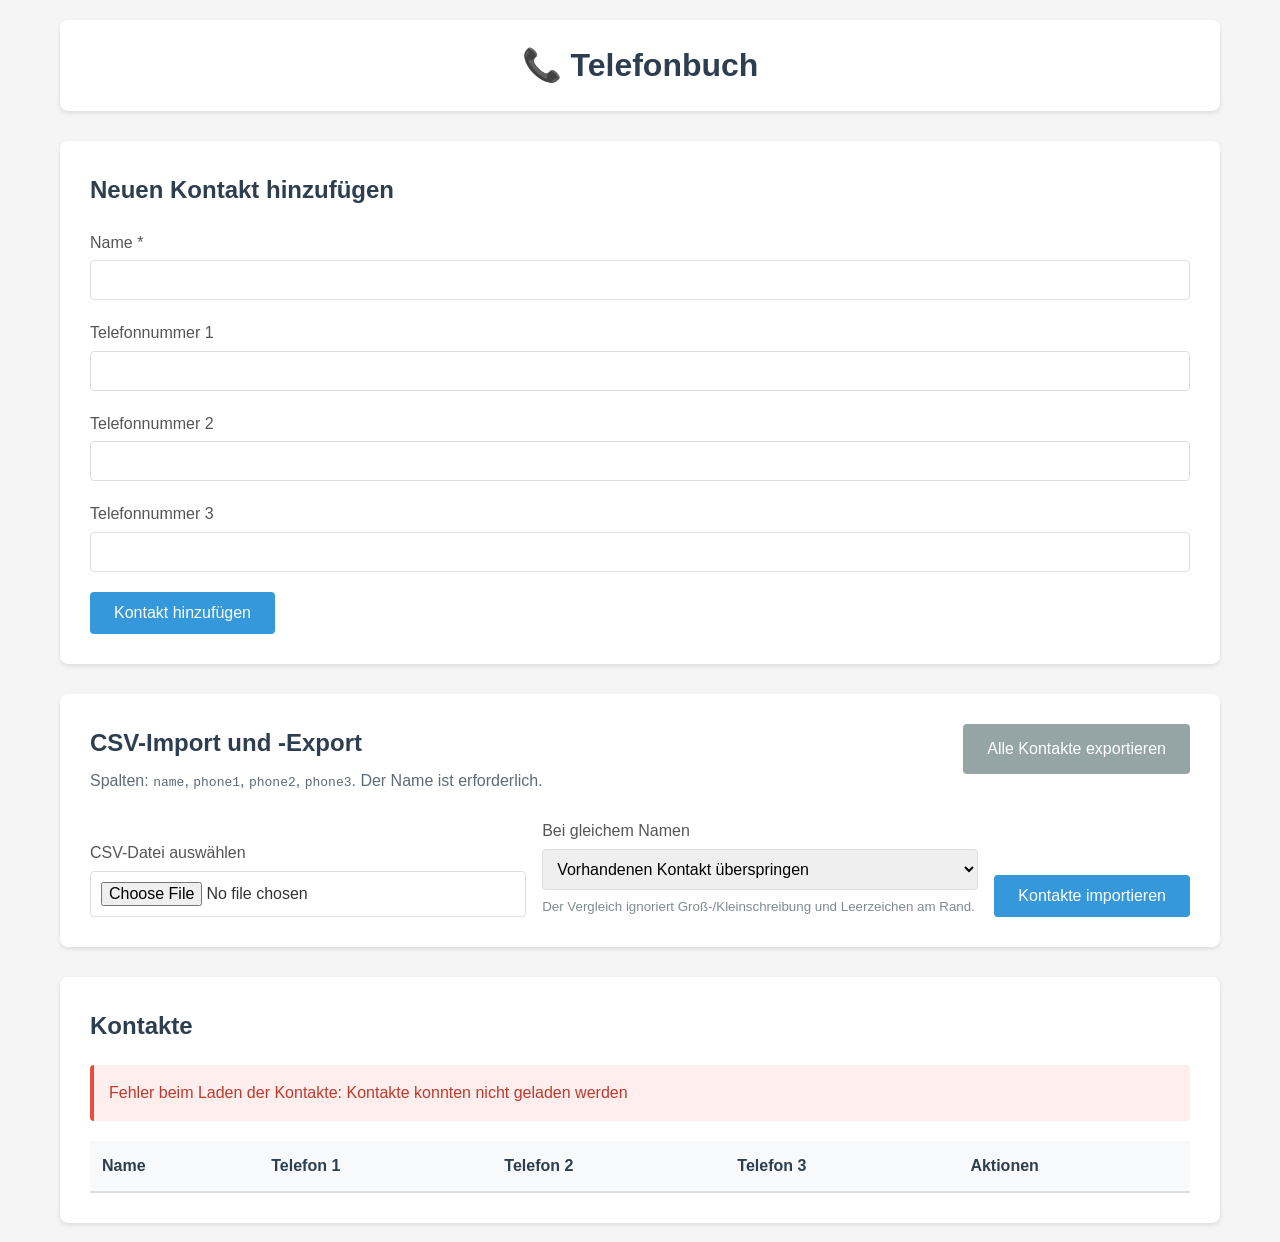
==== frontend/index.html @ 4ccd7516 "feat: add bulk CSV contact import and export" ====
<!DOCTYPE html>
<html lang="de">
<head>
    <meta charset="UTF-8">
    <meta name="viewport" content="width=device-width, initial-scale=1.0">
    <title>Telefonbuch</title>
    <link rel="icon" href="data:image/svg+xml,%3Csvg xmlns='http://www.w3.org/2000/svg' viewBox='0 0 16 16'%3E%3Ctext y='14'%3E☎%3C/text%3E%3C/svg%3E">
    <link rel="stylesheet" href="style.css">
</head>
<body>
    <div class="container">
        <header>
            <h1>📞 Telefonbuch</h1>
        </header>

        <main>
            <!-- Contact Form -->
            <section class="contact-form">
                <h2 id="form-title">Neuen Kontakt hinzufügen</h2>
                <form id="contactForm">
                    <input type="hidden" id="contactId">

                    <div class="form-group">
                        <label for="name">Name *</label>
                        <input type="text" id="name" name="name" autocomplete="name" required>
                    </div>

                    <div class="form-group">
                        <label for="phone1">Telefonnummer 1</label>
                        <input type="tel" id="phone1" name="phone1" autocomplete="tel">
                    </div>

                    <div class="form-group">
                        <label for="phone2">Telefonnummer 2</label>
                        <input type="tel" id="phone2" name="phone2" autocomplete="tel">
                    </div>

                    <div class="form-group">
                        <label for="phone3">Telefonnummer 3</label>
                        <input type="tel" id="phone3" name="phone3" autocomplete="tel">
                    </div>

                    <div class="form-actions">
                        <button type="submit" class="btn btn-primary" id="submitBtn">Kontakt hinzufügen</button>
                        <button type="button" class="btn btn-secondary" id="cancelBtn" style="display: none;">Abbrechen</button>
                    </div>
                </form>
            </section>

            <!-- CSV Import and Export -->
            <section class="bulk-tools" aria-labelledby="bulk-tools-title">
                <div class="bulk-tools-header">
                    <div>
                        <h2 id="bulk-tools-title">CSV-Import und -Export</h2>
                        <p>Spalten: <code>name</code>, <code>phone1</code>, <code>phone2</code>, <code>phone3</code>. Der Name ist erforderlich.</p>
                    </div>
                    <a class="btn btn-secondary" href="/api/contacts/export.csv" download>
                        Alle Kontakte exportieren
                    </a>
                </div>

                <form id="importForm" class="import-form">
                    <div class="form-group">
                        <label for="csvFile">CSV-Datei auswählen</label>
                        <input type="file" id="csvFile" name="file" accept=".csv,text/csv" required>
                    </div>

                    <div class="form-group">
                        <label for="duplicateStrategy">Bei gleichem Namen</label>
                        <select id="duplicateStrategy" name="duplicateStrategy">
                            <option value="skip">Vorhandenen Kontakt überspringen</option>
                            <option value="update">Vorhandenen Kontakt aktualisieren</option>
                            <option value="error">Als Fehler melden</option>
                        </select>
                        <small>Der Vergleich ignoriert Groß-/Kleinschreibung und Leerzeichen am Rand.</small>
                    </div>

                    <button type="submit" class="btn btn-primary" id="importBtn">Kontakte importieren</button>
                </form>

                <div id="importResult" class="import-result" role="status" aria-live="polite" hidden>
                    <h3>Importergebnis</h3>
                    <p id="importSummary"></p>
                    <div class="table-scroll" id="importErrorsContainer" hidden>
                        <table class="import-errors">
                            <thead>
                                <tr>
                                    <th>Zeile</th>
                                    <th>Name</th>
                                    <th>Fehler</th>
                                </tr>
                            </thead>
                            <tbody id="importErrorsBody"></tbody>
                        </table>
                    </div>
                </div>
            </section>

            <!-- Contacts List -->
            <section class="contacts-list">
                <div class="contacts-header">
                    <h2>Kontakte</h2>
                    <div class="search-box" id="searchBox" style="display: none;">
                        <input type="search"
                               id="searchInput"
                               placeholder="🔍 Suche nach Name oder Telefonnummer..."
                               autocomplete="off">
                        <span class="search-count" id="searchCount"></span>
                    </div>
                </div>
                <div id="loading" class="loading">Lädt...</div>
                <div id="error" class="error" style="display: none;"></div>

                <!-- Desktop Table View -->
                <table id="contactsTable" class="desktop-table" style="display: none;">
                    <thead>
                        <tr>
                            <th>Name</th>
                            <th>Telefon 1</th>
                            <th>Telefon 2</th>
                            <th>Telefon 3</th>
                            <th>Aktionen</th>
                        </tr>
                    </thead>
                    <tbody id="contactsBody">
                    </tbody>
                </table>

                <!-- Mobile Card View -->
                <div id="contactsCards" class="mobile-cards" style="display: none;"></div>

                <div id="emptyState" class="empty-state" style="display: none;">
                    Noch keine Kontakte vorhanden. Fügen Sie oben Ihren ersten Kontakt hinzu!
                </div>

                <div id="noResults" class="empty-state" style="display: none;">
                    Keine Kontakte gefunden. Versuchen Sie eine andere Suche.
                </div>
            </section>
        </main>
    </div>

    <script src="app.js"></script>
</body>
</html>
---- frontend/style.css ----
* {
    margin: 0;
    padding: 0;
    box-sizing: border-box;
}

body {
    font-family: -apple-system, BlinkMacSystemFont, 'Segoe UI', Roboto, Oxygen, Ubuntu, Cantarell, sans-serif;
    background: #f5f5f5;
    color: #333;
    line-height: 1.6;
}

.container {
    max-width: 1200px;
    margin: 0 auto;
    padding: 20px;
}

header {
    background: #fff;
    padding: 20px;
    border-radius: 8px;
    box-shadow: 0 2px 4px rgba(0, 0, 0, 0.1);
    margin-bottom: 30px;
    text-align: center;
}

header h1 {
    color: #2c3e50;
    font-size: 2em;
}

main {
    display: grid;
    gap: 30px;
}

section {
    background: #fff;
    padding: 30px;
    border-radius: 8px;
    box-shadow: 0 2px 4px rgba(0, 0, 0, 0.1);
}

h2 {
    color: #2c3e50;
    margin-bottom: 20px;
    font-size: 1.5em;
}

/* Contacts Header with Search */
.contacts-header {
    margin-bottom: 20px;
}

.search-box {
    margin-top: 15px;
    position: relative;
}

.search-box input {
    width: 100%;
    padding: 12px 16px;
    border: 2px solid #ddd;
    border-radius: 8px;
    font-size: 1em;
    transition: all 0.3s;
}

.search-box input:focus {
    outline: none;
    border-color: #3498db;
    box-shadow: 0 0 0 3px rgba(52, 152, 219, 0.1);
}

.search-count {
    position: absolute;
    right: 16px;
    top: 50%;
    transform: translateY(-50%);
    color: #7f8c8d;
    font-size: 0.9em;
    pointer-events: none;
}

/* Form Styles */
.form-group {
    margin-bottom: 20px;
}

.form-group label {
    display: block;
    margin-bottom: 5px;
    color: #555;
    font-weight: 500;
}

.form-group input,
.form-group select {
    width: 100%;
    padding: 10px;
    border: 1px solid #ddd;
    border-radius: 4px;
    font-size: 1em;
    transition: border-color 0.3s;
}

.form-group input:focus,
.form-group select:focus {
    outline: none;
    border-color: #3498db;
}

.form-group small {
    display: block;
    margin-top: 6px;
    color: #7f8c8d;
}

.form-actions {
    display: flex;
    gap: 10px;
}

.btn {
    padding: 12px 24px;
    border: none;
    border-radius: 4px;
    font-size: 1em;
    cursor: pointer;
    transition: background-color 0.3s;
}

.btn-primary {
    background: #3498db;
    color: white;
}

.btn-primary:hover {
    background: #2980b9;
}

.btn-secondary {
    background: #95a5a6;
    color: white;
}

.btn-secondary:hover {
    background: #7f8c8d;
}

.btn:disabled {
    cursor: wait;
    opacity: 0.65;
}

/* CSV import and export */
.bulk-tools-header {
    display: flex;
    align-items: flex-start;
    justify-content: space-between;
    gap: 20px;
    margin-bottom: 24px;
}

.bulk-tools-header h2 {
    margin-bottom: 6px;
}

.bulk-tools-header p {
    color: #5f6b76;
}

.bulk-tools-header .btn {
    flex: 0 0 auto;
    text-decoration: none;
}

.import-form {
    display: grid;
    grid-template-columns: minmax(0, 1fr) minmax(0, 1fr) auto;
    align-items: end;
    gap: 16px;
}

.import-form .form-group {
    margin-bottom: 0;
}

.import-result {
    margin-top: 22px;
    padding: 16px;
    border: 1px solid #b9e2c5;
    border-left: 4px solid #27ae60;
    border-radius: 4px;
    background: #f1fbf4;
}

.import-result.has-errors {
    border-color: #f1d08a;
    border-left-color: #f39c12;
    background: #fffaf0;
}

.import-result h3 {
    margin-bottom: 4px;
    color: #2c3e50;
}

.table-scroll {
    max-width: 100%;
    margin-top: 14px;
    overflow-x: auto;
}

.import-errors {
    width: 100%;
    border-collapse: collapse;
    background: #fff;
}

.import-errors th,
.import-errors td {
    padding: 9px 10px;
    border: 1px solid #e0e0e0;
    text-align: left;
    vertical-align: top;
}

.import-errors th:first-child,
.import-errors td:first-child {
    width: 70px;
}

.btn-edit {
    background: #f39c12;
    color: white;
    padding: 6px 12px;
    font-size: 0.9em;
}

.btn-edit:hover {
    background: #e67e22;
}

.btn-delete {
    background: #e74c3c;
    color: white;
    padding: 6px 12px;
    font-size: 0.9em;
}

.btn-delete:hover {
    background: #c0392b;
}

/* Table Styles */
.desktop-table {
    width: 100%;
    border-collapse: collapse;
}

.desktop-table thead {
    background: #f8f9fa;
}

.desktop-table th {
    padding: 12px;
    text-align: left;
    font-weight: 600;
    color: #2c3e50;
    border-bottom: 2px solid #ddd;
}

.desktop-table td {
    padding: 12px;
    border-bottom: 1px solid #eee;
}

.desktop-table tbody tr {
    transition: background-color 0.2s;
}

.desktop-table tbody tr:hover {
    background: #f8f9fa;
}

.desktop-table tbody tr.hidden {
    display: none;
}

.desktop-table td:last-child {
    display: flex;
    gap: 8px;
}

/* Mobile Card View */
.mobile-cards {
    display: none;
}

.contact-card {
    background: #f8f9fa;
    border-radius: 8px;
    padding: 16px;
    margin-bottom: 12px;
    border: 1px solid #e0e0e0;
    transition: all 0.2s;
}

.contact-card.hidden {
    display: none;
}

.contact-card:active {
    transform: scale(0.98);
    background: #f0f0f0;
}

.contact-card-header {
    display: flex;
    justify-content: space-between;
    align-items: flex-start;
    margin-bottom: 12px;
}

.contact-card-name {
    font-weight: 600;
    font-size: 1.1em;
    color: #2c3e50;
    flex: 1;
    word-break: break-word;
}

.contact-card-phones {
    margin-bottom: 12px;
}

.contact-card-phone {
    display: flex;
    align-items: center;
    padding: 6px 0;
    color: #555;
}

.contact-card-phone-label {
    font-size: 0.85em;
    color: #7f8c8d;
    min-width: 80px;
    font-weight: 500;
}

.contact-card-phone-number {
    font-family: 'Courier New', monospace;
    font-size: 1em;
}

.contact-card-actions {
    display: flex;
    gap: 8px;
    margin-top: 12px;
}

.contact-card-actions .btn {
    flex: 1;
    padding: 10px;
    font-size: 0.95em;
}

/* Status Messages */
.loading {
    text-align: center;
    padding: 20px;
    color: #7f8c8d;
}

.error {
    background: #fee;
    color: #c0392b;
    padding: 15px;
    border-radius: 4px;
    border-left: 4px solid #e74c3c;
    margin-bottom: 20px;
}

.empty-state {
    text-align: center;
    padding: 40px;
    color: #95a5a6;
    font-style: italic;
}

/* Responsive Design */
@media (max-width: 768px) {
    .container {
        padding: 10px;
    }

    header h1 {
        font-size: 1.5em;
    }

    section {
        padding: 15px;
    }

    h2 {
        font-size: 1.3em;
    }

    /* Hide desktop table, show mobile cards */
    .desktop-table {
        display: none !important;
    }

    .mobile-cards {
        display: block !important;
    }

    .form-actions {
        flex-direction: column;
    }

    .bulk-tools-header,
    .import-form {
        display: flex;
        flex-direction: column;
        align-items: stretch;
    }

    .btn {
        width: 100%;
    }

    /* Improve form inputs on mobile */
    .form-group input {
        font-size: 16px; /* Prevents zoom on iOS */
    }

    .search-box input {
        font-size: 16px; /* Prevents zoom on iOS */
        padding: 10px 14px;
    }
}

/* Medium screens - still show table but optimized */
@media (min-width: 769px) and (max-width: 1024px) {
    .desktop-table th,
    .desktop-table td {
        padding: 10px;
        font-size: 0.95em;
    }
}

/* Ensure mobile cards are hidden on desktop */
@media (min-width: 769px) {
    .mobile-cards {
        display: none !important;
    }

    .desktop-table {
        display: table !important;
    }
}
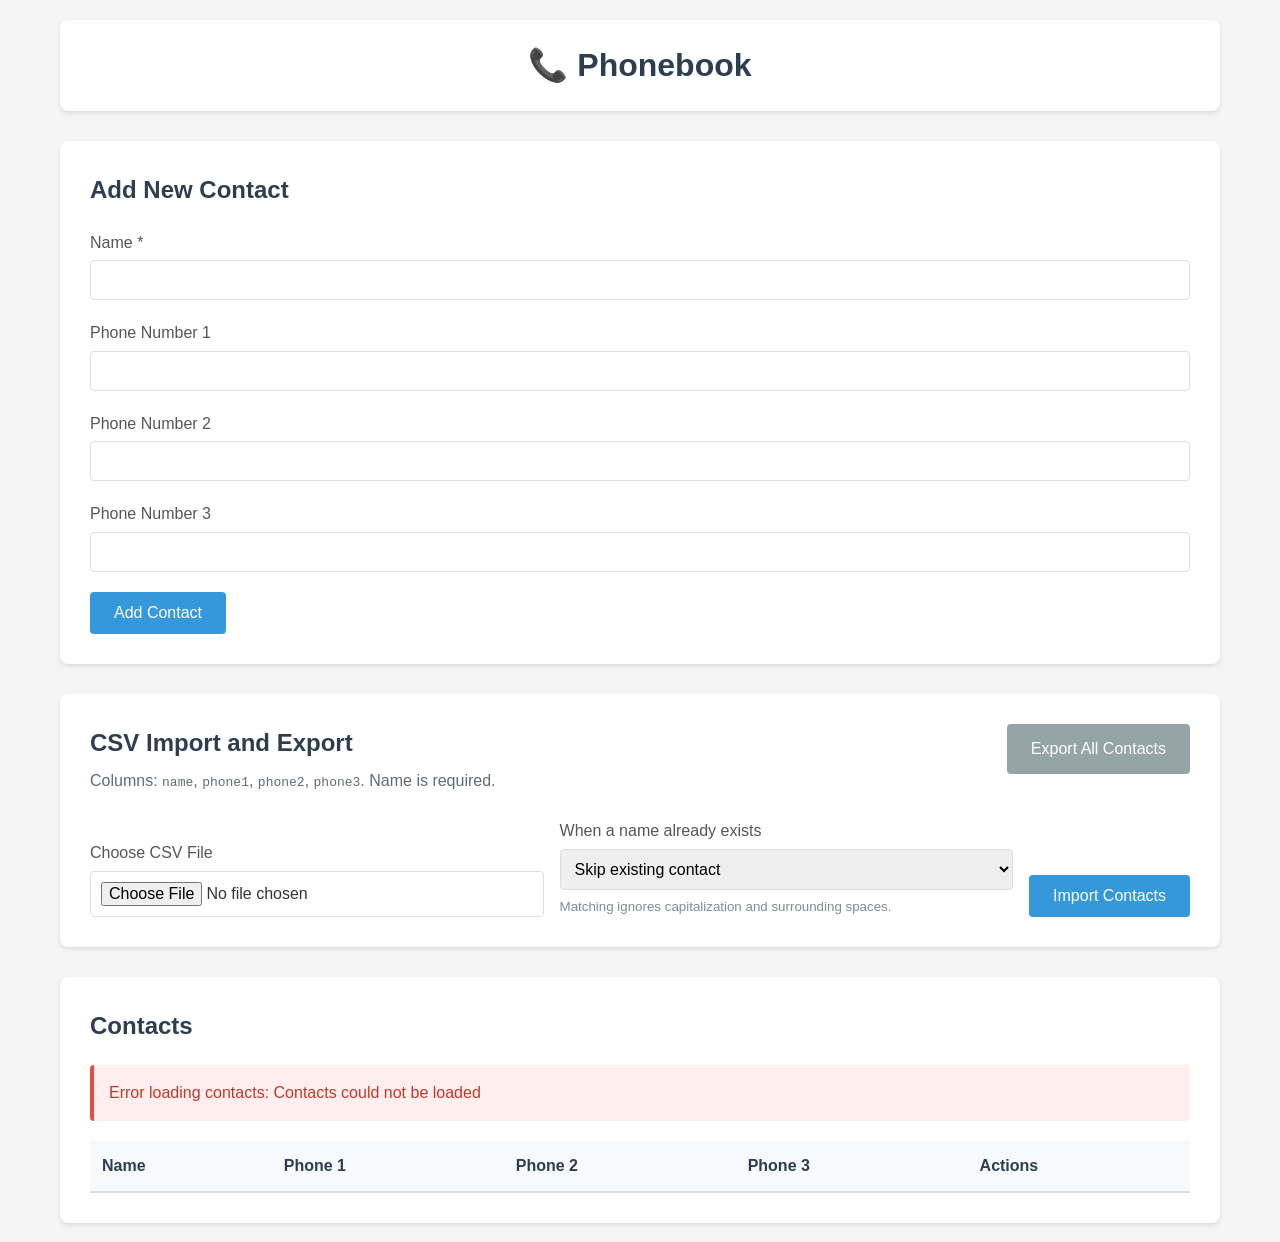
==== commit 85d15cbd: "feat: translate phonebook UI to English" ====
--- a/frontend/index.html
+++ b/frontend/index.html
@@ -1,22 +1,22 @@
 <!DOCTYPE html>
-<html lang="de">
+<html lang="en">
 <head>
     <meta charset="UTF-8">
     <meta name="viewport" content="width=device-width, initial-scale=1.0">
-    <title>Telefonbuch</title>
+    <title>Phonebook</title>
     <link rel="icon" href="data:image/svg+xml,%3Csvg xmlns='http://www.w3.org/2000/svg' viewBox='0 0 16 16'%3E%3Ctext y='14'%3E☎%3C/text%3E%3C/svg%3E">
     <link rel="stylesheet" href="style.css">
 </head>
 <body>
     <div class="container">
         <header>
-            <h1>📞 Telefonbuch</h1>
+            <h1>📞 Phonebook</h1>
         </header>
 
         <main>
             <!-- Contact Form -->
             <section class="contact-form">
-                <h2 id="form-title">Neuen Kontakt hinzufügen</h2>
+                <h2 id="form-title">Add New Contact</h2>
                 <form id="contactForm">
                     <input type="hidden" id="contactId">
 
@@ -26,23 +26,23 @@
                     </div>
 
                     <div class="form-group">
-                        <label for="phone1">Telefonnummer 1</label>
+                        <label for="phone1">Phone Number 1</label>
                         <input type="tel" id="phone1" name="phone1" autocomplete="tel">
                     </div>
 
                     <div class="form-group">
-                        <label for="phone2">Telefonnummer 2</label>
+                        <label for="phone2">Phone Number 2</label>
                         <input type="tel" id="phone2" name="phone2" autocomplete="tel">
                     </div>
 
                     <div class="form-group">
-                        <label for="phone3">Telefonnummer 3</label>
+                        <label for="phone3">Phone Number 3</label>
                         <input type="tel" id="phone3" name="phone3" autocomplete="tel">
                     </div>
 
                     <div class="form-actions">
-                        <button type="submit" class="btn btn-primary" id="submitBtn">Kontakt hinzufügen</button>
-                        <button type="button" class="btn btn-secondary" id="cancelBtn" style="display: none;">Abbrechen</button>
+                        <button type="submit" class="btn btn-primary" id="submitBtn">Add Contact</button>
+                        <button type="button" class="btn btn-secondary" id="cancelBtn" style="display: none;">Cancel</button>
                     </div>
                 </form>
             </section>
@@ -51,43 +51,43 @@
             <section class="bulk-tools" aria-labelledby="bulk-tools-title">
                 <div class="bulk-tools-header">
                     <div>
-                        <h2 id="bulk-tools-title">CSV-Import und -Export</h2>
-                        <p>Spalten: <code>name</code>, <code>phone1</code>, <code>phone2</code>, <code>phone3</code>. Der Name ist erforderlich.</p>
+                        <h2 id="bulk-tools-title">CSV Import and Export</h2>
+                        <p>Columns: <code>name</code>, <code>phone1</code>, <code>phone2</code>, <code>phone3</code>. Name is required.</p>
                     </div>
                     <a class="btn btn-secondary" href="/api/contacts/export.csv" download>
-                        Alle Kontakte exportieren
+                        Export All Contacts
                     </a>
                 </div>
 
                 <form id="importForm" class="import-form">
                     <div class="form-group">
-                        <label for="csvFile">CSV-Datei auswählen</label>
+                        <label for="csvFile">Choose CSV File</label>
                         <input type="file" id="csvFile" name="file" accept=".csv,text/csv" required>
                     </div>
 
                     <div class="form-group">
-                        <label for="duplicateStrategy">Bei gleichem Namen</label>
+                        <label for="duplicateStrategy">When a name already exists</label>
                         <select id="duplicateStrategy" name="duplicateStrategy">
-                            <option value="skip">Vorhandenen Kontakt überspringen</option>
-                            <option value="update">Vorhandenen Kontakt aktualisieren</option>
-                            <option value="error">Als Fehler melden</option>
+                            <option value="skip">Skip existing contact</option>
+                            <option value="update">Update existing contact</option>
+                            <option value="error">Report as an error</option>
                         </select>
-                        <small>Der Vergleich ignoriert Groß-/Kleinschreibung und Leerzeichen am Rand.</small>
+                        <small>Matching ignores capitalization and surrounding spaces.</small>
                     </div>
 
-                    <button type="submit" class="btn btn-primary" id="importBtn">Kontakte importieren</button>
+                    <button type="submit" class="btn btn-primary" id="importBtn">Import Contacts</button>
                 </form>
 
                 <div id="importResult" class="import-result" role="status" aria-live="polite" hidden>
-                    <h3>Importergebnis</h3>
+                    <h3>Import Result</h3>
                     <p id="importSummary"></p>
                     <div class="table-scroll" id="importErrorsContainer" hidden>
                         <table class="import-errors">
                             <thead>
                                 <tr>
-                                    <th>Zeile</th>
+                                    <th>Row</th>
                                     <th>Name</th>
-                                    <th>Fehler</th>
+                                    <th>Error</th>
                                 </tr>
                             </thead>
                             <tbody id="importErrorsBody"></tbody>
@@ -99,16 +99,16 @@
             <!-- Contacts List -->
             <section class="contacts-list">
                 <div class="contacts-header">
-                    <h2>Kontakte</h2>
+                    <h2>Contacts</h2>
                     <div class="search-box" id="searchBox" style="display: none;">
                         <input type="search"
                                id="searchInput"
-                               placeholder="🔍 Suche nach Name oder Telefonnummer..."
+                               placeholder="🔍 Search by name or phone number..."
                                autocomplete="off">
                         <span class="search-count" id="searchCount"></span>
                     </div>
                 </div>
-                <div id="loading" class="loading">Lädt...</div>
+                <div id="loading" class="loading">Loading...</div>
                 <div id="error" class="error" style="display: none;"></div>
 
                 <!-- Desktop Table View -->
@@ -116,10 +116,10 @@
                     <thead>
                         <tr>
                             <th>Name</th>
-                            <th>Telefon 1</th>
-                            <th>Telefon 2</th>
-                            <th>Telefon 3</th>
-                            <th>Aktionen</th>
+                            <th>Phone 1</th>
+                            <th>Phone 2</th>
+                            <th>Phone 3</th>
+                            <th>Actions</th>
                         </tr>
                     </thead>
                     <tbody id="contactsBody">
@@ -130,11 +130,11 @@
                 <div id="contactsCards" class="mobile-cards" style="display: none;"></div>
 
                 <div id="emptyState" class="empty-state" style="display: none;">
-                    Noch keine Kontakte vorhanden. Fügen Sie oben Ihren ersten Kontakt hinzu!
+                    No contacts yet. Add your first contact above!
                 </div>
 
                 <div id="noResults" class="empty-state" style="display: none;">
-                    Keine Kontakte gefunden. Versuchen Sie eine andere Suche.
+                    No contacts found. Try a different search.
                 </div>
             </section>
         </main>
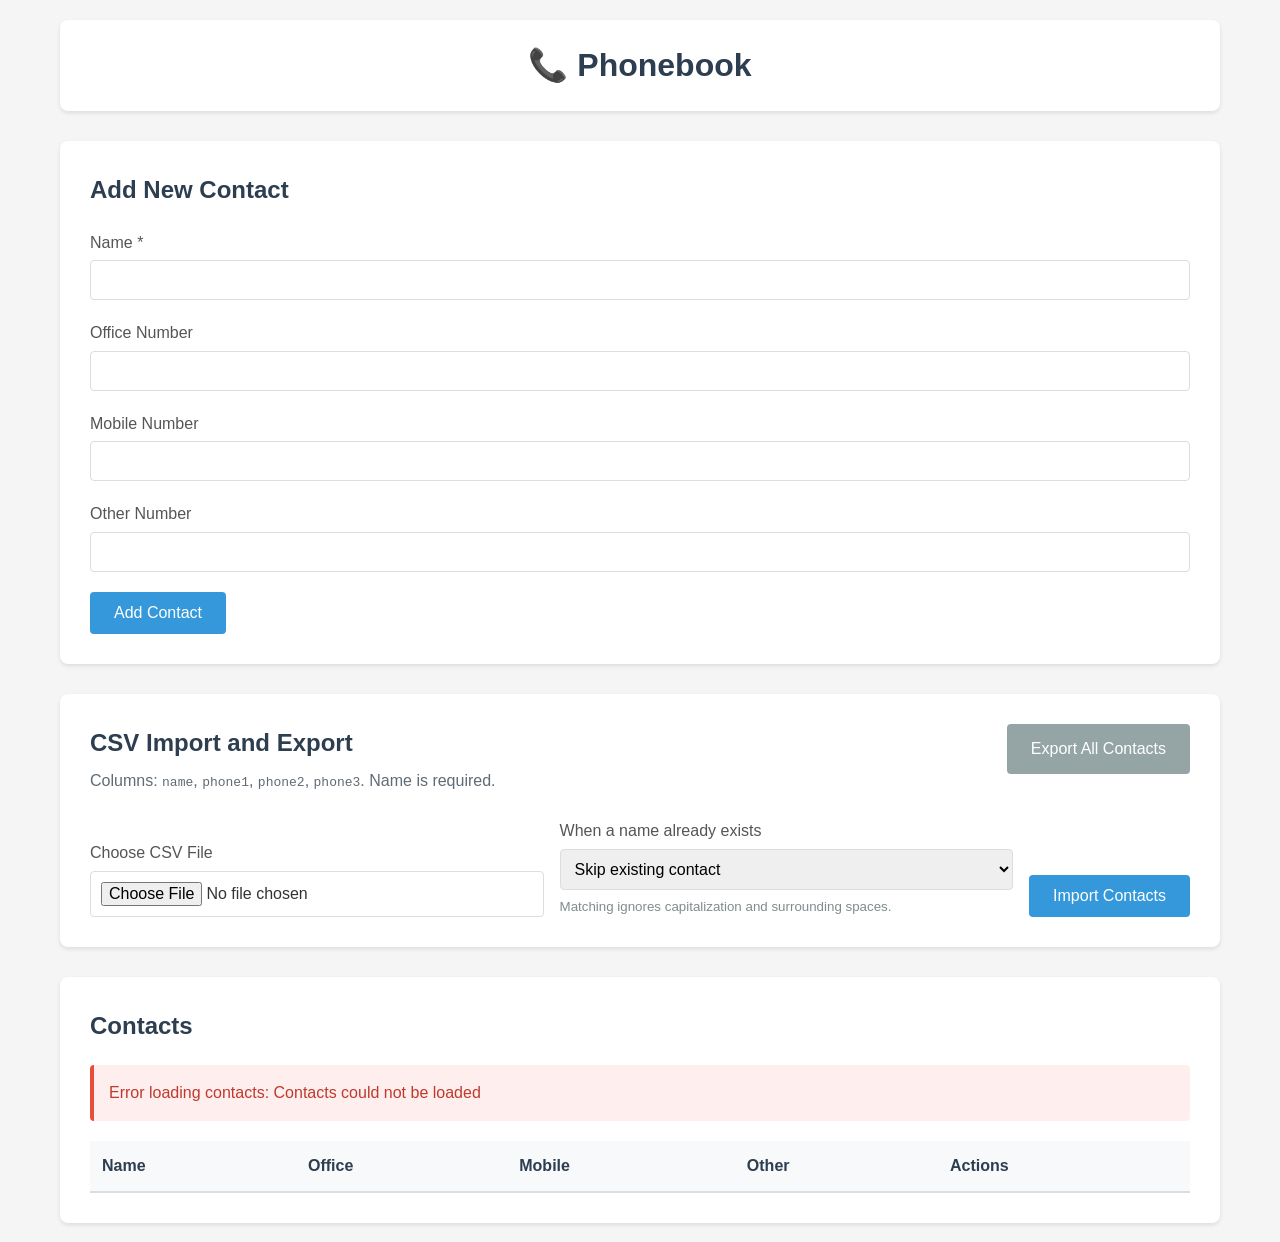
==== commit 3cb6f2c4: "fix: match Yealink contact export XML" ====
--- a/frontend/index.html
+++ b/frontend/index.html
@@ -26,17 +26,17 @@
                     </div>
 
                     <div class="form-group">
-                        <label for="phone1">Phone Number 1</label>
+                        <label for="phone1">Office Number</label>
                         <input type="tel" id="phone1" name="phone1" autocomplete="tel">
                     </div>
 
                     <div class="form-group">
-                        <label for="phone2">Phone Number 2</label>
+                        <label for="phone2">Mobile Number</label>
                         <input type="tel" id="phone2" name="phone2" autocomplete="tel">
                     </div>
 
                     <div class="form-group">
-                        <label for="phone3">Phone Number 3</label>
+                        <label for="phone3">Other Number</label>
                         <input type="tel" id="phone3" name="phone3" autocomplete="tel">
                     </div>
 
@@ -116,9 +116,9 @@
                     <thead>
                         <tr>
                             <th>Name</th>
-                            <th>Phone 1</th>
-                            <th>Phone 2</th>
-                            <th>Phone 3</th>
+                            <th>Office</th>
+                            <th>Mobile</th>
+                            <th>Other</th>
                             <th>Actions</th>
                         </tr>
                     </thead>
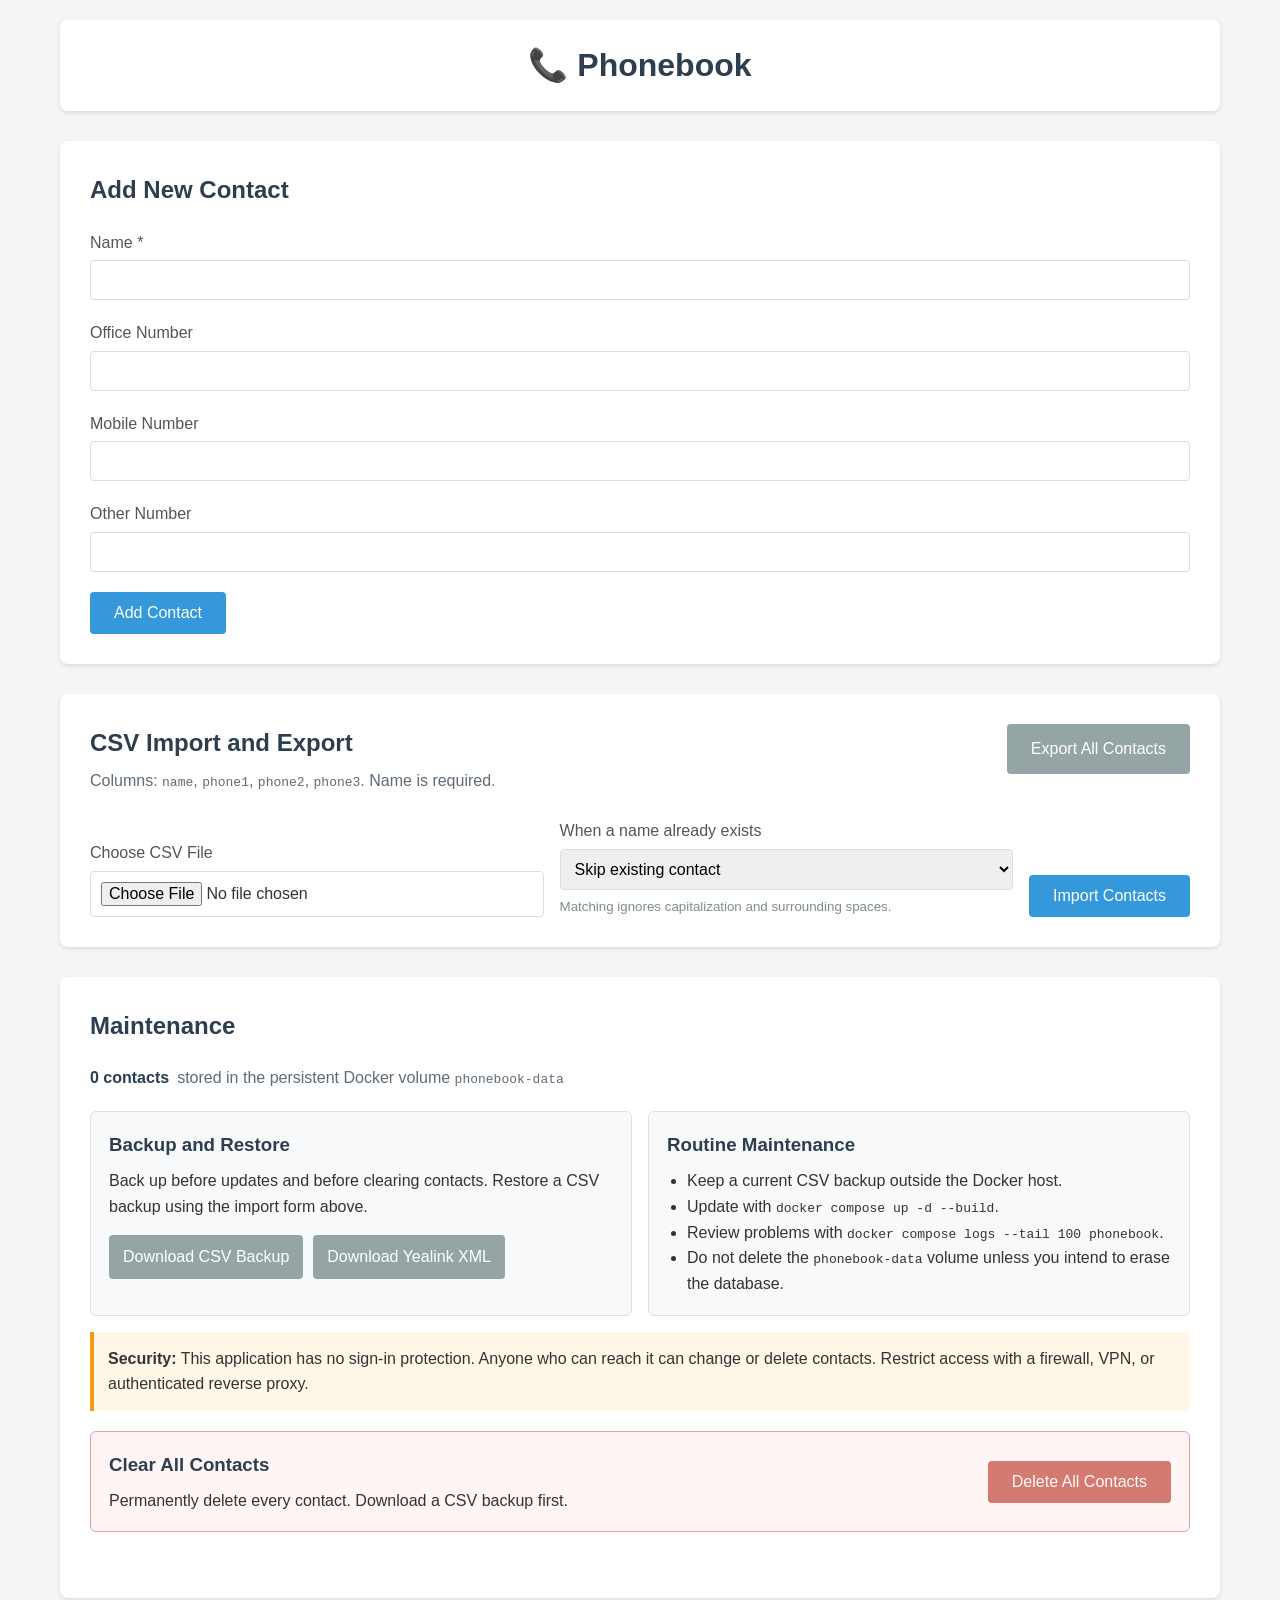
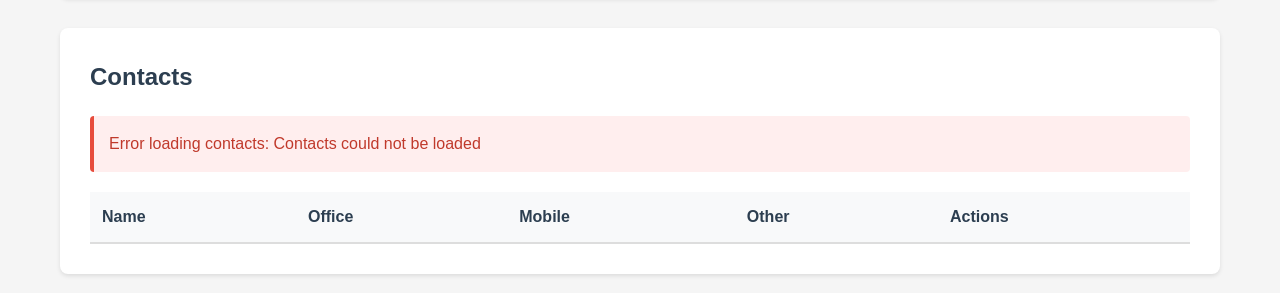
==== commit 45b01716: "feat: add contact maintenance controls" ====
--- a/frontend/index.html
+++ b/frontend/index.html
@@ -96,6 +96,47 @@
                 </div>
             </section>
 
+            <!-- Maintenance -->
+            <section class="maintenance" aria-labelledby="maintenance-title">
+                <h2 id="maintenance-title">Maintenance</h2>
+                <div class="maintenance-summary">
+                    <strong id="maintenanceContactCount">0 contacts</strong>
+                    <span>stored in the persistent Docker volume <code>phonebook-data</code></span>
+                </div>
+
+                <div class="maintenance-grid">
+                    <article class="maintenance-card">
+                        <h3>Backup and Restore</h3>
+                        <p>Back up before updates and before clearing contacts. Restore a CSV backup using the import form above.</p>
+                        <div class="maintenance-actions">
+                            <a class="btn btn-secondary" href="/api/contacts/export.csv" download>Download CSV Backup</a>
+                            <a class="btn btn-secondary" href="/yealink/phonebook.xml" download>Download Yealink XML</a>
+                        </div>
+                    </article>
+
+                    <article class="maintenance-card">
+                        <h3>Routine Maintenance</h3>
+                        <ul>
+                            <li>Keep a current CSV backup outside the Docker host.</li>
+                            <li>Update with <code>docker compose up -d --build</code>.</li>
+                            <li>Review problems with <code>docker compose logs --tail 100 phonebook</code>.</li>
+                            <li>Do not delete the <code>phonebook-data</code> volume unless you intend to erase the database.</li>
+                        </ul>
+                    </article>
+                </div>
+
+                <p class="security-notice"><strong>Security:</strong> This application has no sign-in protection. Anyone who can reach it can change or delete contacts. Restrict access with a firewall, VPN, or authenticated reverse proxy.</p>
+
+                <div class="danger-zone">
+                    <div>
+                        <h3>Clear All Contacts</h3>
+                        <p>Permanently delete every contact. Download a CSV backup first.</p>
+                    </div>
+                    <button type="button" class="btn btn-danger" id="clearAllBtn" disabled>Delete All Contacts</button>
+                </div>
+                <p id="maintenanceStatus" class="maintenance-status" role="status" aria-live="polite"></p>
+            </section>
+
             <!-- Contacts List -->
             <section class="contacts-list">
                 <div class="contacts-header">
--- a/frontend/style.css
+++ b/frontend/style.css
@@ -255,6 +255,89 @@
     background: #c0392b;
 }
 
+/* Maintenance */
+.maintenance-summary {
+    display: flex;
+    flex-wrap: wrap;
+    gap: 8px;
+    margin-bottom: 20px;
+    color: #5f6b76;
+}
+
+.maintenance-summary strong {
+    color: #2c3e50;
+}
+
+.maintenance-grid {
+    display: grid;
+    grid-template-columns: repeat(2, minmax(0, 1fr));
+    gap: 16px;
+}
+
+.maintenance-card {
+    padding: 18px;
+    border: 1px solid #e0e0e0;
+    border-radius: 6px;
+    background: #f8f9fa;
+}
+
+.maintenance-card h3,
+.danger-zone h3 {
+    margin-bottom: 8px;
+    color: #2c3e50;
+}
+
+.maintenance-card ul {
+    padding-left: 20px;
+}
+
+.maintenance-actions {
+    display: flex;
+    flex-wrap: wrap;
+    gap: 10px;
+    margin-top: 16px;
+}
+
+.maintenance-actions .btn {
+    padding: 9px 14px;
+    text-decoration: none;
+}
+
+.security-notice {
+    margin-top: 16px;
+    padding: 14px;
+    border-left: 4px solid #f39c12;
+    background: #fff8e8;
+}
+
+.danger-zone {
+    display: flex;
+    align-items: center;
+    justify-content: space-between;
+    gap: 20px;
+    margin-top: 20px;
+    padding: 18px;
+    border: 1px solid #e8a2a2;
+    border-radius: 6px;
+    background: #fff5f5;
+}
+
+.btn-danger {
+    flex: 0 0 auto;
+    background: #c0392b;
+    color: white;
+}
+
+.btn-danger:hover {
+    background: #962d22;
+}
+
+.maintenance-status {
+    min-height: 1.6em;
+    margin-top: 10px;
+    color: #2c3e50;
+}
+
 /* Table Styles */
 .desktop-table {
     width: 100%;
@@ -423,10 +506,15 @@
     }
 
     .bulk-tools-header,
-    .import-form {
+    .import-form,
+    .danger-zone {
         display: flex;
         flex-direction: column;
         align-items: stretch;
+    }
+
+    .maintenance-grid {
+        grid-template-columns: 1fr;
     }
 
     .btn {
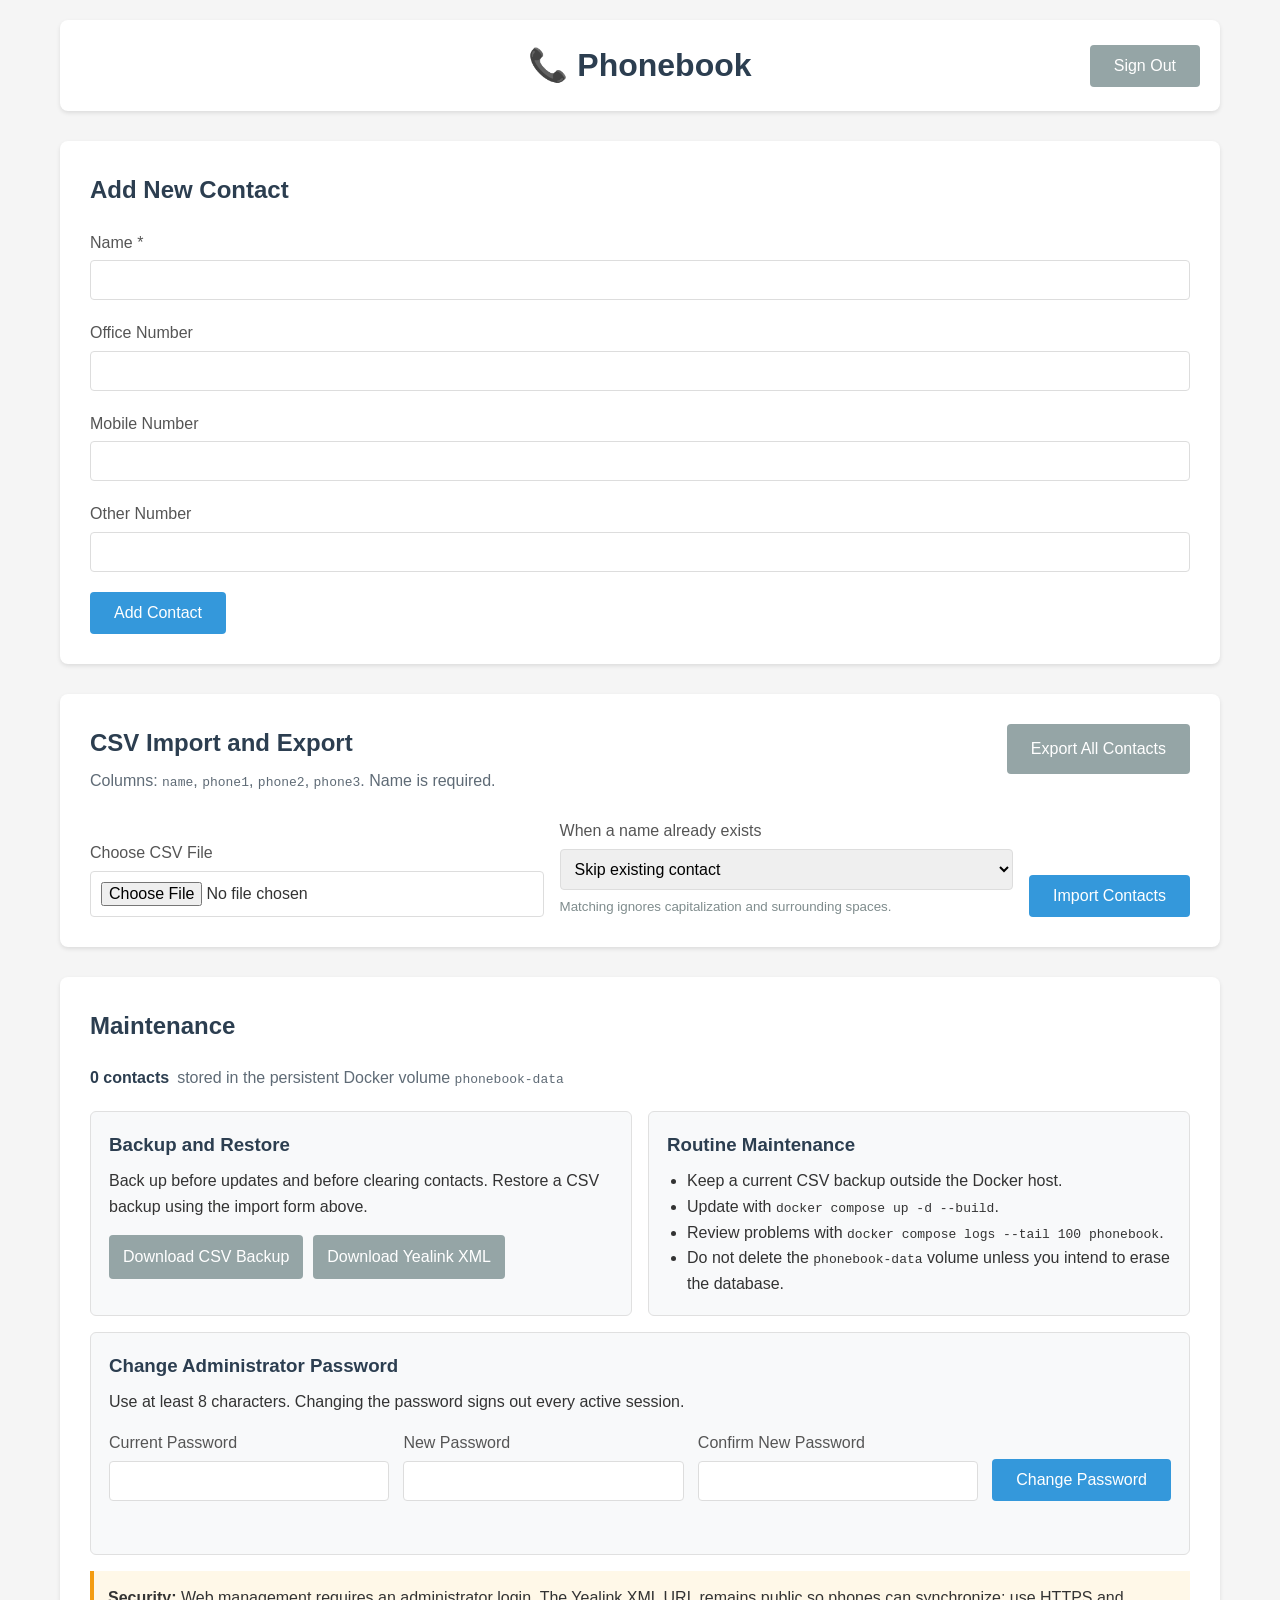
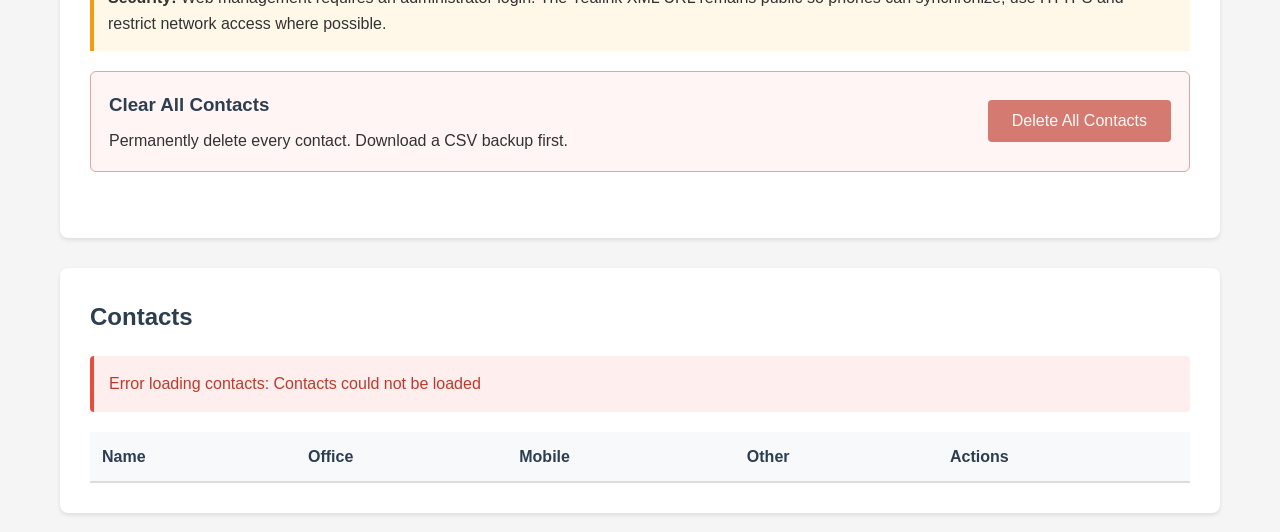
==== commit 1aa94508: "feat: add administrator login" ====
--- a/frontend/index.html
+++ b/frontend/index.html
@@ -9,8 +9,9 @@
 </head>
 <body>
     <div class="container">
-        <header>
+        <header class="app-header">
             <h1>📞 Phonebook</h1>
+            <button type="button" class="btn btn-secondary" id="logoutBtn">Sign Out</button>
         </header>
 
         <main>
@@ -123,9 +124,30 @@
                             <li>Do not delete the <code>phonebook-data</code> volume unless you intend to erase the database.</li>
                         </ul>
                     </article>
-                </div>
-
-                <p class="security-notice"><strong>Security:</strong> This application has no sign-in protection. Anyone who can reach it can change or delete contacts. Restrict access with a firewall, VPN, or authenticated reverse proxy.</p>
+
+                    <article class="maintenance-card password-card">
+                        <h3>Change Administrator Password</h3>
+                        <p>Use at least 8 characters. Changing the password signs out every active session.</p>
+                        <form id="changePasswordForm" class="password-form">
+                            <div class="form-group">
+                                <label for="currentPassword">Current Password</label>
+                                <input type="password" id="currentPassword" autocomplete="current-password" required>
+                            </div>
+                            <div class="form-group">
+                                <label for="newPassword">New Password</label>
+                                <input type="password" id="newPassword" minlength="8" maxlength="128" autocomplete="new-password" required>
+                            </div>
+                            <div class="form-group">
+                                <label for="confirmPassword">Confirm New Password</label>
+                                <input type="password" id="confirmPassword" minlength="8" maxlength="128" autocomplete="new-password" required>
+                            </div>
+                            <button type="submit" class="btn btn-primary" id="changePasswordBtn">Change Password</button>
+                        </form>
+                        <p id="passwordStatus" class="maintenance-status" role="status" aria-live="polite"></p>
+                    </article>
+                </div>
+
+                <p class="security-notice"><strong>Security:</strong> Web management requires an administrator login. The Yealink XML URL remains public so phones can synchronize; use HTTPS and restrict network access where possible.</p>
 
                 <div class="danger-zone">
                     <div>
--- a/frontend/style.css
+++ b/frontend/style.css
@@ -29,6 +29,17 @@
 header h1 {
     color: #2c3e50;
     font-size: 2em;
+}
+
+.app-header {
+    position: relative;
+}
+
+.app-header #logoutBtn {
+    position: absolute;
+    top: 50%;
+    right: 20px;
+    transform: translateY(-50%);
 }
 
 main {
@@ -291,6 +302,22 @@
     padding-left: 20px;
 }
 
+.password-card {
+    grid-column: 1 / -1;
+}
+
+.password-form {
+    display: grid;
+    grid-template-columns: repeat(3, minmax(0, 1fr)) auto;
+    align-items: end;
+    gap: 14px;
+    margin-top: 16px;
+}
+
+.password-form .form-group {
+    margin-bottom: 0;
+}
+
 .maintenance-actions {
     display: flex;
     flex-wrap: wrap;
@@ -507,6 +534,7 @@
 
     .bulk-tools-header,
     .import-form,
+    .password-form,
     .danger-zone {
         display: flex;
         flex-direction: column;
@@ -515,6 +543,13 @@
 
     .maintenance-grid {
         grid-template-columns: 1fr;
+    }
+
+    .app-header #logoutBtn {
+        position: static;
+        width: auto;
+        margin-top: 12px;
+        transform: none;
     }
 
     .btn {
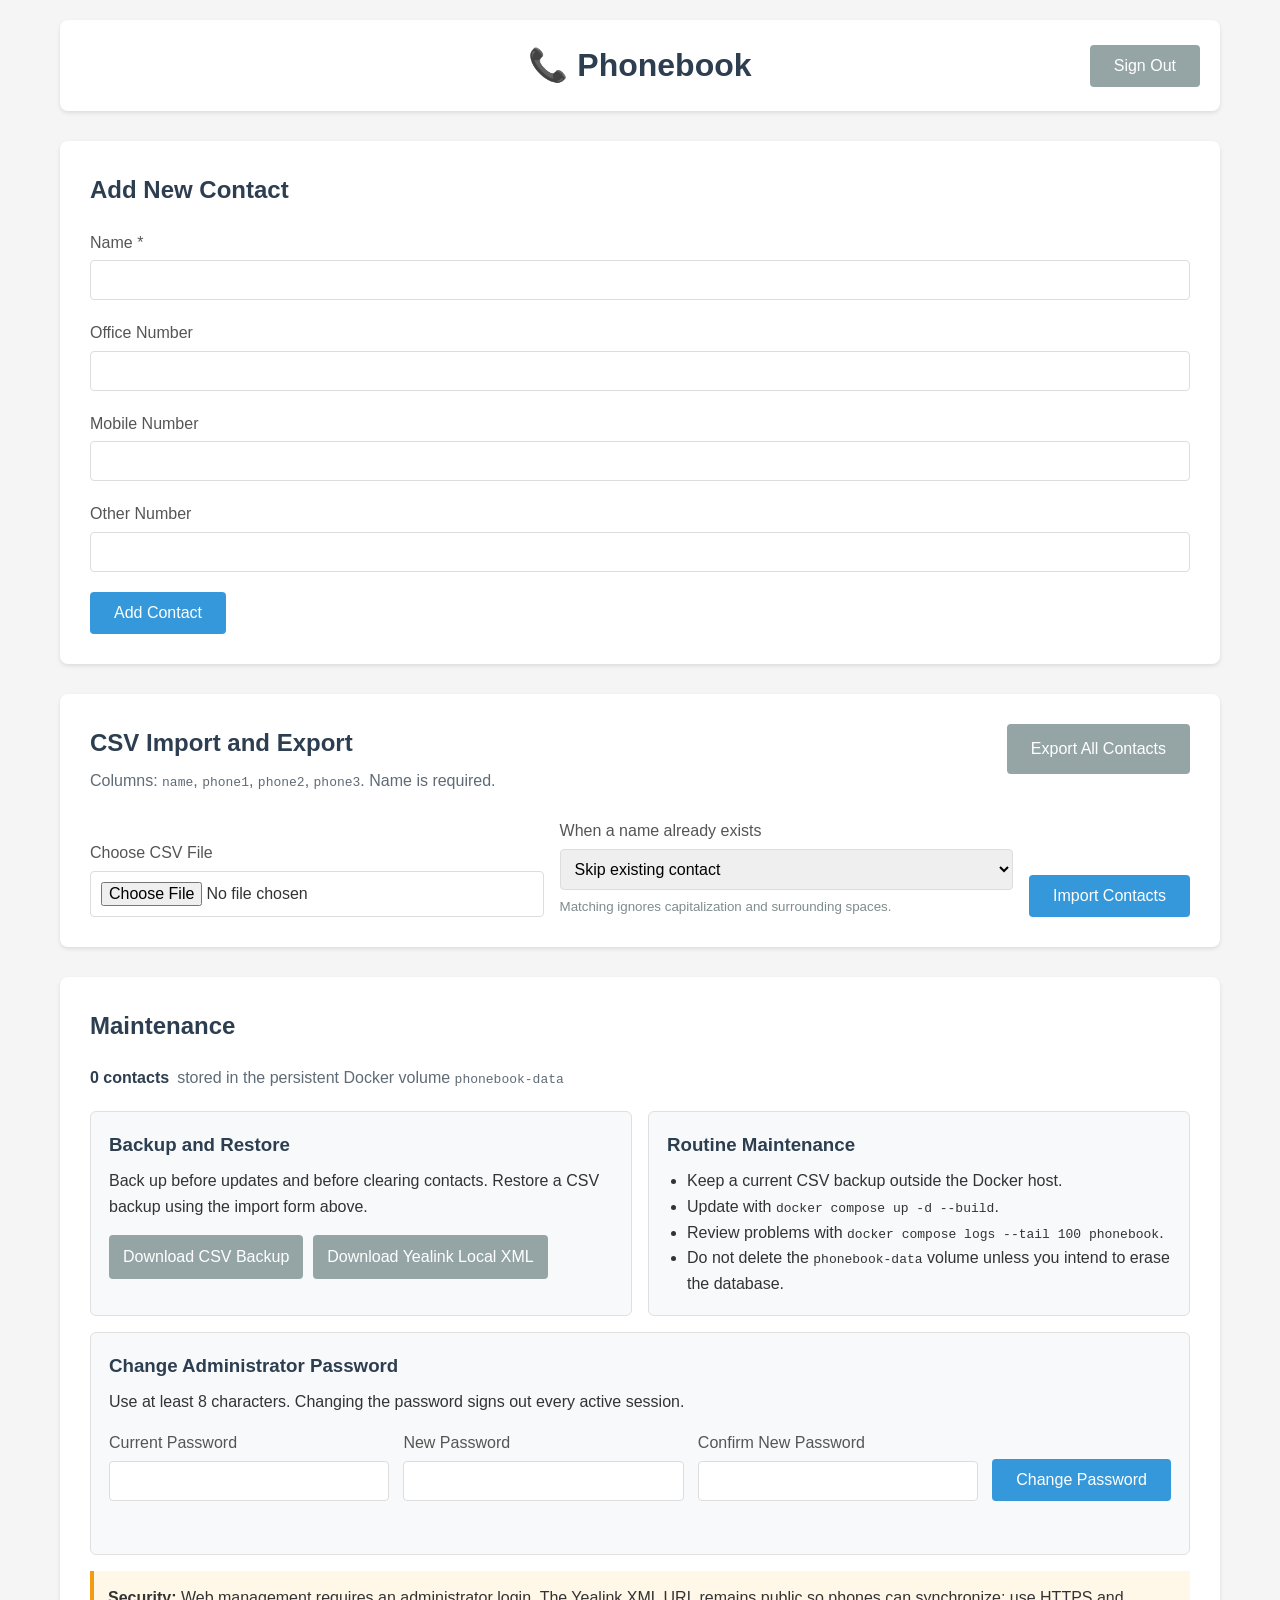
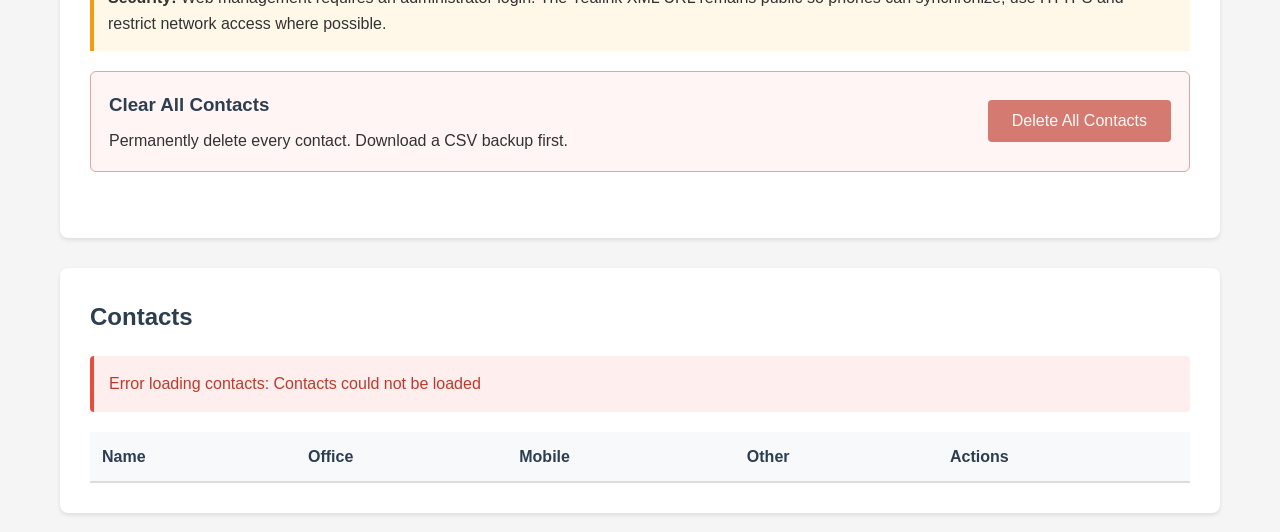
==== commit 49c654a2: "fix: serve Yealink remote phonebook format" ====
--- a/frontend/index.html
+++ b/frontend/index.html
@@ -111,7 +111,7 @@
                         <p>Back up before updates and before clearing contacts. Restore a CSV backup using the import form above.</p>
                         <div class="maintenance-actions">
                             <a class="btn btn-secondary" href="/api/contacts/export.csv" download>Download CSV Backup</a>
-                            <a class="btn btn-secondary" href="/yealink/phonebook.xml" download>Download Yealink XML</a>
+                            <a class="btn btn-secondary" href="/yealink/local-contacts.xml" download>Download Yealink Local XML</a>
                         </div>
                     </article>
 
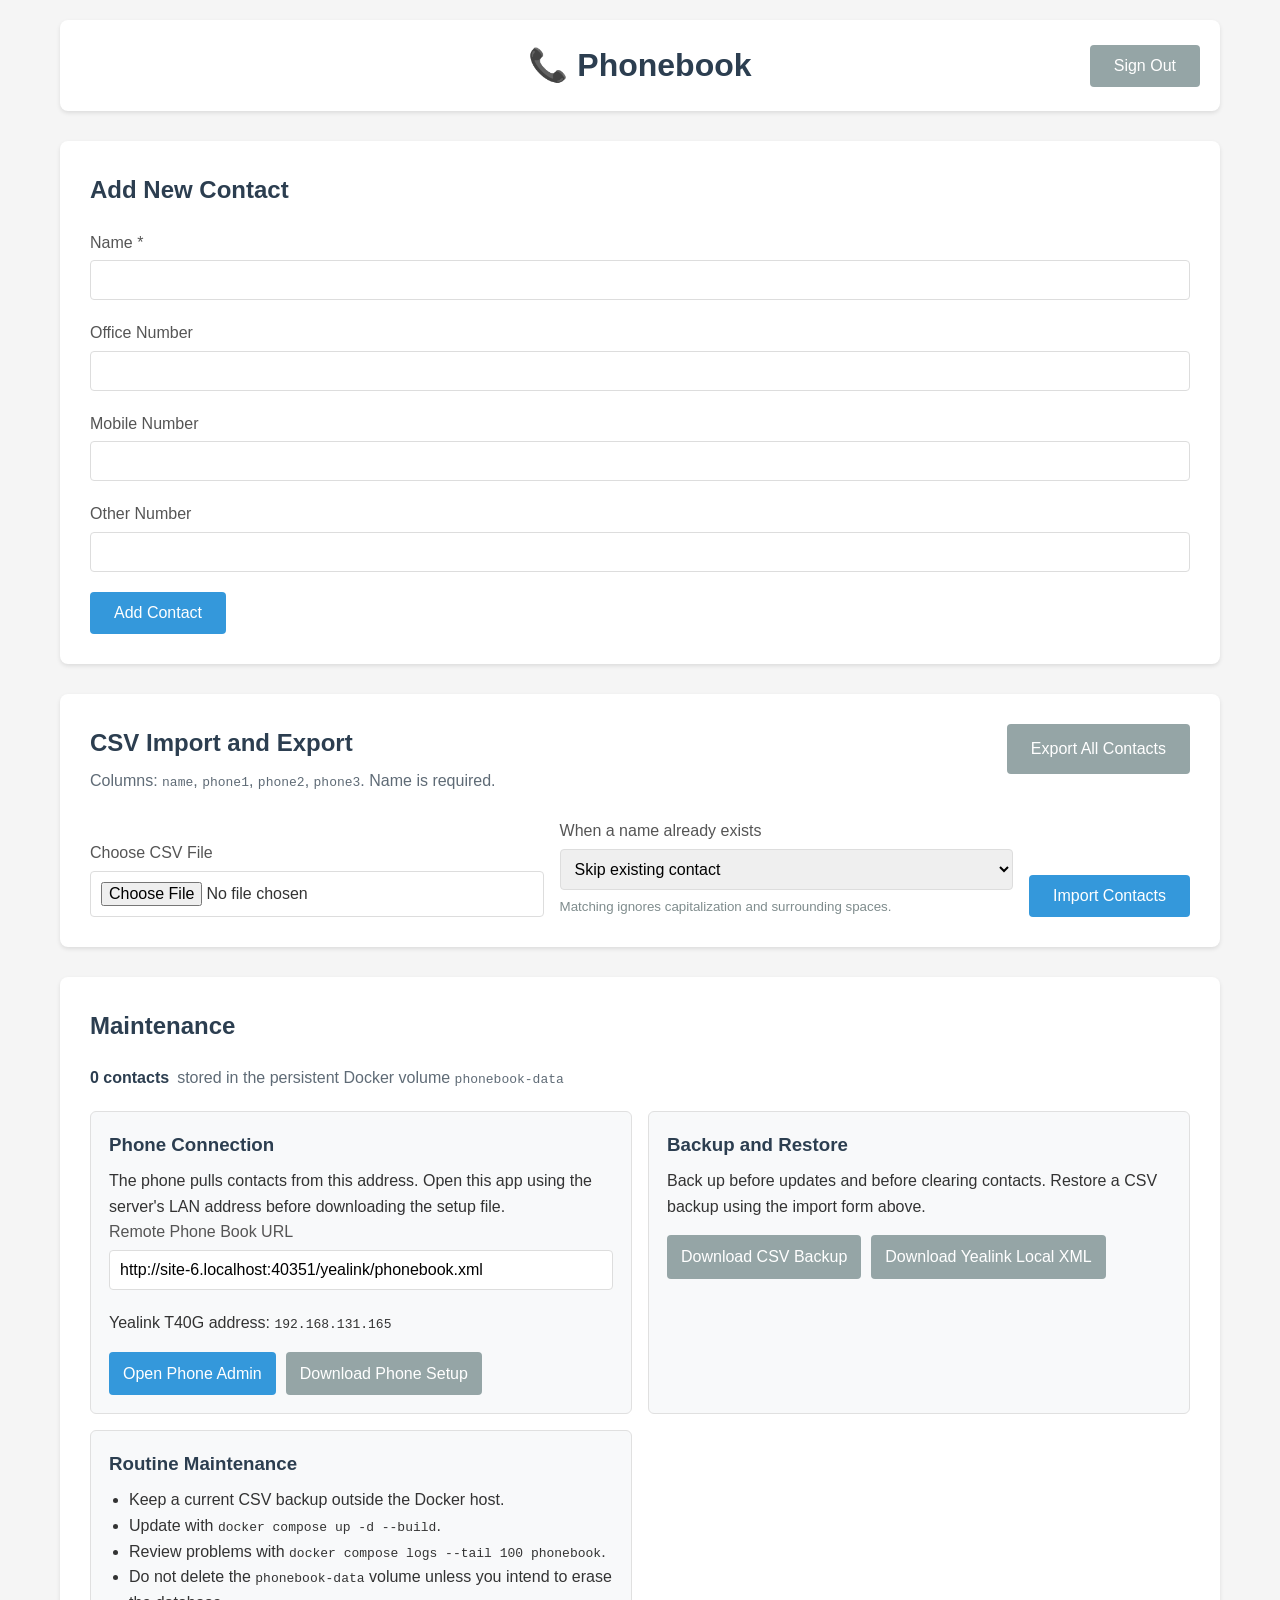
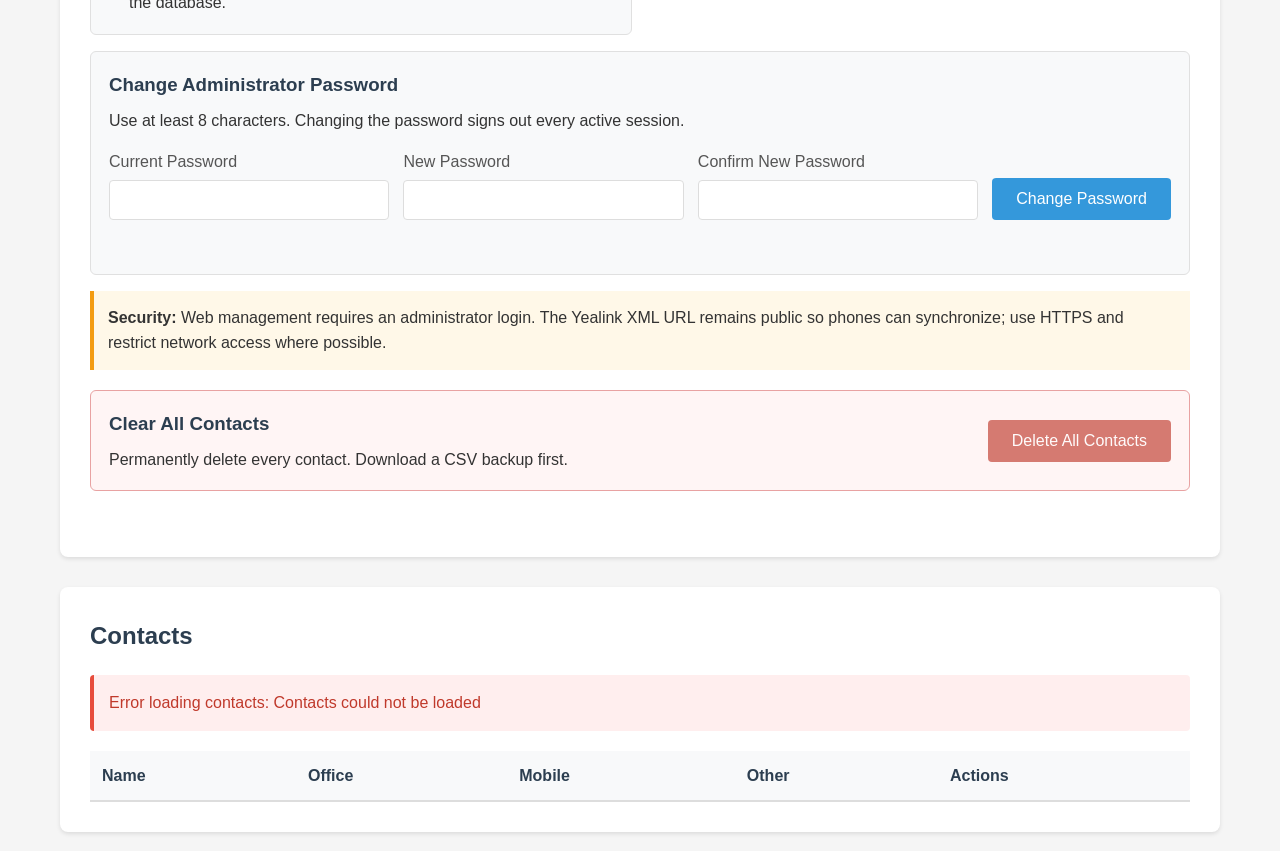
==== commit 539655cc: "feat: add local Yealink phone setup" ====
--- a/frontend/index.html
+++ b/frontend/index.html
@@ -106,6 +106,20 @@
                 </div>
 
                 <div class="maintenance-grid">
+                    <article class="maintenance-card">
+                        <h3>Phone Connection</h3>
+                        <p>The phone pulls contacts from this address. Open this app using the server's LAN address before downloading the setup file.</p>
+                        <div class="form-group">
+                            <label for="remotePhonebookUrl">Remote Phone Book URL</label>
+                            <input type="text" id="remotePhonebookUrl" readonly>
+                        </div>
+                        <p>Yealink T40G address: <code>192.168.131.165</code></p>
+                        <div class="maintenance-actions">
+                            <a class="btn btn-primary" href="http://192.168.131.165" target="_blank" rel="noopener">Open Phone Admin</a>
+                            <a class="btn btn-secondary" href="/yealink/remote-phonebook.cfg" download>Download Phone Setup</a>
+                        </div>
+                    </article>
+
                     <article class="maintenance-card">
                         <h3>Backup and Restore</h3>
                         <p>Back up before updates and before clearing contacts. Restore a CSV backup using the import form above.</p>
